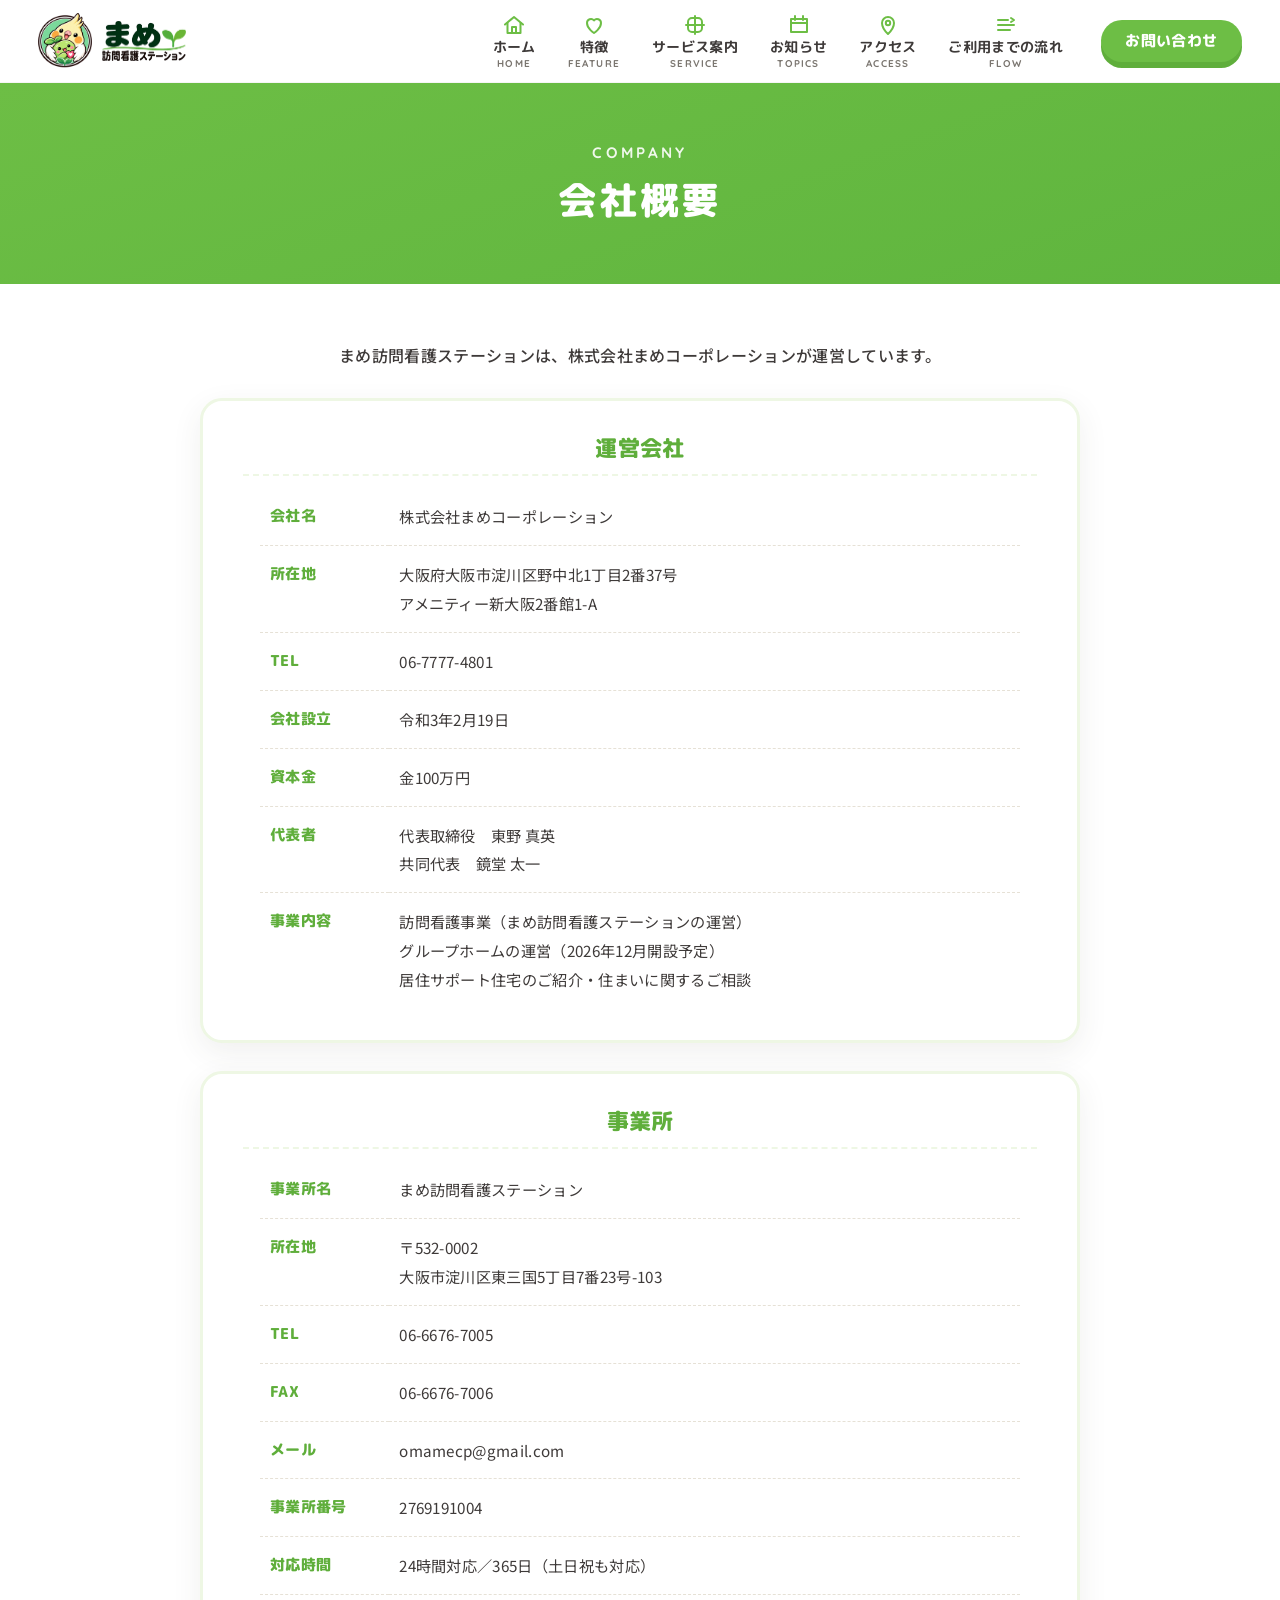
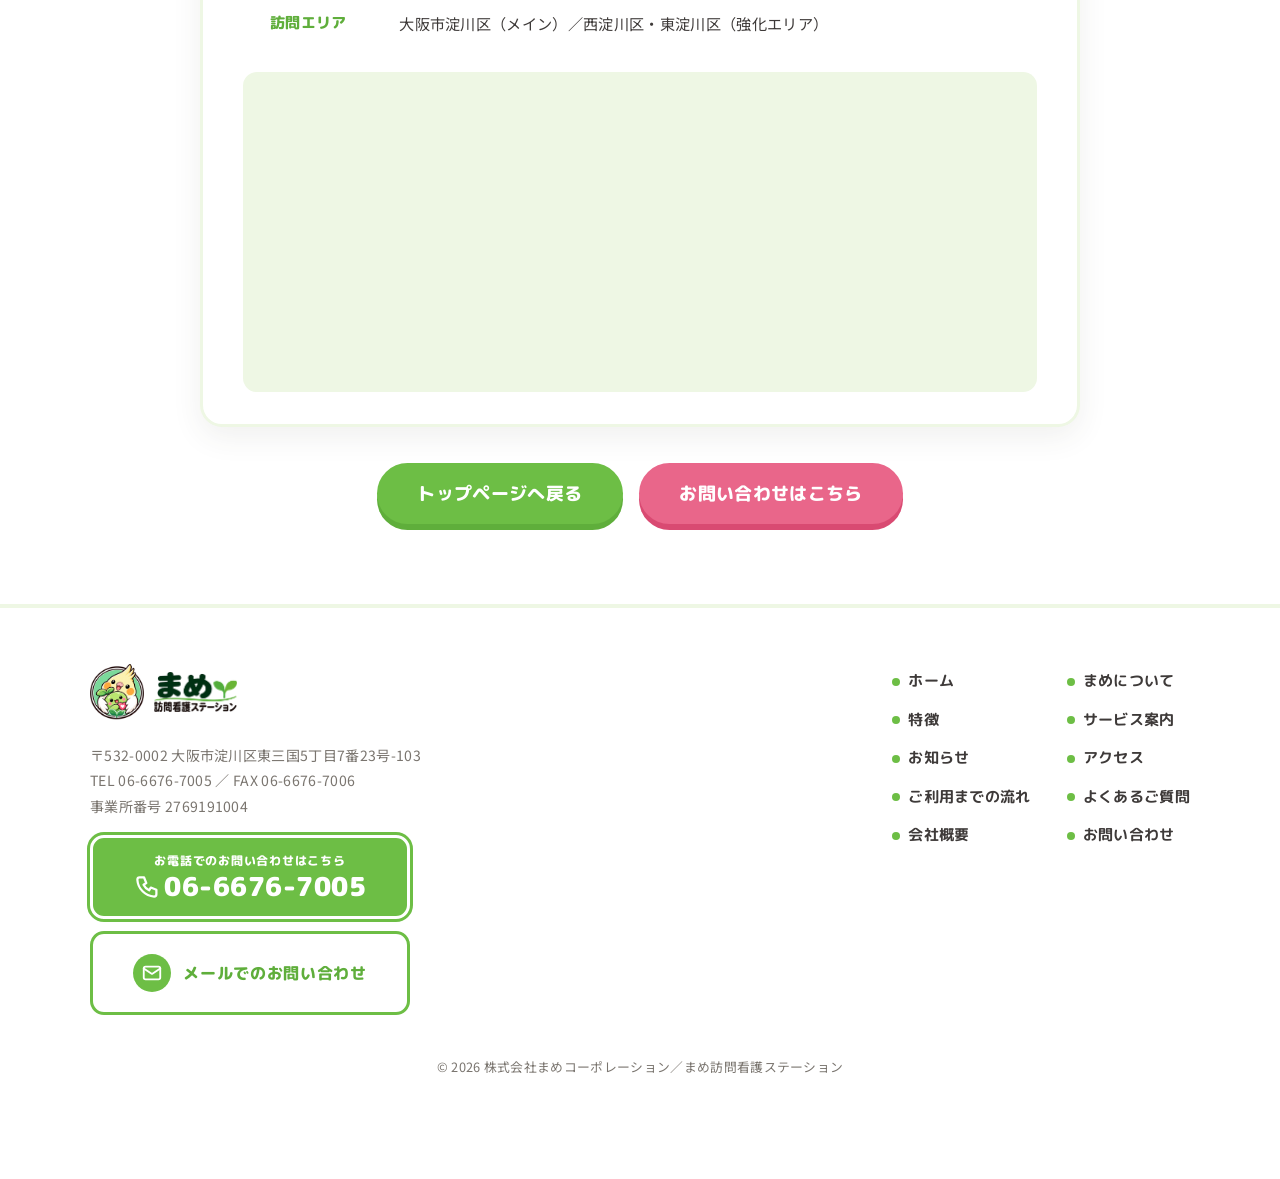
==== company.html @ 08a5fd8f "Add files via upload" ====
<!DOCTYPE html>
<html lang="ja">
<head>
<meta charset="UTF-8">
<meta name="viewport" content="width=device-width, initial-scale=1">
<title>会社概要｜大阪市淀川区の訪問看護ステーション まめ</title>
<meta name="description" content="まめ訪問看護ステーションを運営する株式会社まめコーポレーションの会社概要。所在地・設立・資本金・代表者・事業内容をご紹介します。">
<meta property="og:title" content="会社概要｜まめ訪問看護ステーション">
<meta property="og:description" content="あなたの「いつも」を支えたい。ご自宅で安心して過ごせるように、看護師がご自宅に訪問します。24時間対応・365日定休日なし。">
<meta property="og:type" content="website">
<meta property="og:image" content="assets/img/logo-full.png">
<link rel="icon" href="assets/img/favicon.png" type="image/png">
<link rel="preconnect" href="https://fonts.googleapis.com">
<link rel="preconnect" href="https://fonts.gstatic.com" crossorigin>
<link href="https://fonts.googleapis.com/css2?family=M+PLUS+Rounded+1c:wght@500;700;800;900&family=Noto+Sans+JP:wght@400;500;700&family=Quicksand:wght@600;700&display=swap" rel="stylesheet">
<link rel="stylesheet" href="assets/css/style.css">
</head>
<body>

<!-- ===== HEADER ===== -->
<header class="header" id="header">
  <div class="header__inner">
    <a href="index.html" class="logo" aria-label="まめ訪問看護ステーション ホーム">
      <img src="assets/img/logo-emblem.png" alt="" class="logo__mark" width="1121" height="1181"><img src="assets/img/logo-text.png" alt="まめ訪問看護ステーション" class="logo__txt" width="1338" height="643">
      
    </a>

    <nav class="gnav" id="gnav" aria-label="グローバルナビゲーション">
      <ul>
        <li><a href="index.html"><span class="gnav__icon"><svg viewBox="0 0 24 24"><path d="M3 11.5 12 4l9 7.5"/><path d="M5.5 10v10h13V10"/><path d="M10 20v-6h4v6"/></svg></span><span class="gnav__jp">ホーム</span><span class="gnav__en">HOME</span></a></li>
        <li><a href="index.html#feature"><span class="gnav__icon"><svg viewBox="0 0 24 24"><path d="M12 20s-7-4.4-7-10a4 4 0 0 1 7-2.6A4 4 0 0 1 19 10c0 5.6-7 10-7 10z"/></svg></span><span class="gnav__jp">特徴</span><span class="gnav__en">FEATURE</span></a></li>
        <li><a href="index.html#service"><span class="gnav__icon"><svg viewBox="0 0 24 24"><path d="M12 3v18M3 12h18"/><rect x="5" y="5" width="14" height="14" rx="4"/></svg></span><span class="gnav__jp">サービス案内</span><span class="gnav__en">SERVICE</span></a></li>
        <li><a href="index.html#topics"><span class="gnav__icon"><svg viewBox="0 0 24 24"><path d="M4 6h16v13H4z"/><path d="M4 10h16M8 3v4M16 3v4"/></svg></span><span class="gnav__jp">お知らせ</span><span class="gnav__en">TOPICS</span></a></li>
        <li><a href="index.html#access"><span class="gnav__icon"><svg viewBox="0 0 24 24"><path d="M12 21s-6-5.7-6-11a6 6 0 0 1 12 0c0 5.3-6 11-6 11z"/><circle cx="12" cy="10" r="2.2"/></svg></span><span class="gnav__jp">アクセス</span><span class="gnav__en">ACCESS</span></a></li>
        <li><a href="index.html#flow"><span class="gnav__icon"><svg viewBox="0 0 24 24"><path d="M4 7h10M4 12h16M4 17h12"/><path d="m17 5 3 2-3 2"/></svg></span><span class="gnav__jp">ご利用までの流れ</span><span class="gnav__en">FLOW</span></a></li>
        <li class="gnav__contact"><a href="contact.html"><span class="gnav__jp">お問い合わせ・ご相談はこちら</span></a></li>
      </ul>
    </nav>

    <a href="contact.html#form" class="btn btn--green header__cta">お問い合わせ</a>
    <button class="menu-btn" id="menuBtn" aria-label="メニューを開く" aria-expanded="false" aria-controls="gnav"><span></span><span></span><span></span></button>
  </div>
</header>

<main id="top" class="page">

<div class="page-title">
  <div class="container">
    <p class="page-title__en">COMPANY</p>
    <h1 class="page-title__jp">会社概要</h1>
  </div>
</div>

<section class="section page-lead company-page">
  <div class="container">
    <p class="page-lead__text reveal">まめ訪問看護ステーションは、株式会社まめコーポレーションが運営しています。</p>

    <div class="company-card reveal">
      <h2 class="company-card__title">運営会社</h2>
      <table class="access__table access__table--company">
        <tbody>
          <tr><th>会社名</th><td>株式会社まめコーポレーション</td></tr>
          <tr><th>所在地</th><td>大阪府大阪市淀川区野中北1丁目2番37号<br>アメニティー新大阪2番館1-A</td></tr>
          <tr><th>TEL</th><td><a href="tel:0677774801">06-7777-4801</a></td></tr>
          <tr><th>会社設立</th><td>令和3年2月19日</td></tr>
          <tr><th>資本金</th><td>金100万円</td></tr>
          <tr><th>代表者</th><td>代表取締役　東野 真英<br>共同代表　鏡堂 太一</td></tr>
          <tr><th>事業内容</th><td>訪問看護事業（まめ訪問看護ステーションの運営）<br>グループホームの運営（2026年12月開設予定）<br>居住サポート住宅のご紹介・住まいに関するご相談</td></tr>
        </tbody>
      </table>
    </div>

    <div class="company-card reveal" style="--d:.1s">
      <h2 class="company-card__title">事業所</h2>
      <table class="access__table access__table--company">
        <tbody>
          <tr><th>事業所名</th><td>まめ訪問看護ステーション</td></tr>
          <tr><th>所在地</th><td>〒532-0002<br>大阪市淀川区東三国5丁目7番23号-103</td></tr>
          <tr><th>TEL</th><td><a href="tel:0666767005">06-6676-7005</a></td></tr>
          <tr><th>FAX</th><td>06-6676-7006</td></tr>
          <tr><th>メール</th><td><a href="mailto:omamecp@gmail.com">omamecp@gmail.com</a></td></tr>
          <tr><th>事業所番号</th><td>2769191004</td></tr>
          <tr><th>対応時間</th><td>24時間対応／365日（土日祝も対応）</td></tr>
          <tr><th>訪問エリア</th><td>大阪市淀川区（メイン）／西淀川区・東淀川区（強化エリア）</td></tr>
        </tbody>
      </table>
      <div class="company-card__map">
        <iframe src="https://www.google.com/maps?q=%E5%A4%A7%E9%98%AA%E5%B8%82%E6%B7%80%E5%B7%9D%E5%8C%BA%E6%9D%B1%E4%B8%89%E5%9B%BD5%E4%B8%81%E7%9B%AE7%E7%95%AA23%E5%8F%B7&z=16&output=embed" width="100%" height="100%" style="border:0" allowfullscreen="" loading="lazy" referrerpolicy="no-referrer-when-downgrade" title="まめ訪問看護ステーション 地図"></iframe>
      </div>
    </div>

    <div class="company-page__btns reveal" style="--d:.15s">
      <a href="index.html" class="btn btn--green btn--lg">トップページへ戻る</a>
      <a href="contact.html" class="btn btn--pink btn--lg">お問い合わせはこちら</a>
    </div>
  </div>
</section>

</main>

<!-- ===== FOOTER ===== -->
<footer class="footer">
  <div class="container footer__inner">
    <div class="footer__brand">
      <a href="index.html" class="logo">
        <img src="assets/img/logo-emblem.png" alt="" class="logo__mark" width="1121" height="1181"><img src="assets/img/logo-text.png" alt="まめ訪問看護ステーション" class="logo__txt" width="1338" height="643">
        
      </a>
      <p class="footer__addr">〒532-0002 大阪市淀川区東三国5丁目7番23号-103<br>TEL 06-6676-7005 ／ FAX 06-6676-7006<br>事業所番号 2769191004</p>
      <div class="footer__btns"><a href="tel:0666767005" class="cbtn cbtn--tel cbtn--sm"><span class="cbtn__label">お電話でのお問い合わせはこちら</span><span class="cbtn__tel"><svg viewBox="0 0 24 24" class="cbtn__telico"><path d="M5 4h4l2 5-2.5 1.5a11 11 0 0 0 5 5L15 13l5 2v4a2 2 0 0 1-2 2A16 16 0 0 1 3 6a2 2 0 0 1 2-2z"/></svg>06-6676-7005</span></a><a href="contact.html#form" class="cbtn cbtn--mail cbtn--sm"><span class="cbtn__mailico"><svg viewBox="0 0 24 24"><rect x="3" y="5" width="18" height="14" rx="2"/><path d="m3 7 9 6 9-6"/></svg></span><span class="cbtn__mailtxt">メールでのお問い合わせ</span></a></div>
    </div>
    <nav class="footer__nav" aria-label="フッターナビゲーション">
      <ul>
        <li><a href="index.html">ホーム</a></li>
        <li><a href="index.html#about">まめについて</a></li>
        <li><a href="index.html#feature">特徴</a></li>
        <li><a href="index.html#service">サービス案内</a></li>
        <li><a href="index.html#topics">お知らせ</a></li>
        <li><a href="index.html#access">アクセス</a></li>
        <li><a href="index.html#flow">ご利用までの流れ</a></li>
        <li><a href="index.html#faq">よくあるご質問</a></li>
        <li><a href="company.html">会社概要</a></li>
        <li><a href="contact.html">お問い合わせ</a></li>
      </ul>
    </nav>
  </div>
  <p class="footer__copy">© <span id="year">2026</span> 株式会社まめコーポレーション／まめ訪問看護ステーション</p>
</footer>

<!-- ===== モバイル固定CTA ===== -->
<div class="sp-cta" aria-label="お問い合わせ">
  <a href="tel:0666767005" class="sp-cta__btn sp-cta__btn--tel"><svg viewBox="0 0 24 24" class="ico"><path d="M5 4h4l2 5-2.5 1.5a11 11 0 0 0 5 5L15 13l5 2v4a2 2 0 0 1-2 2A16 16 0 0 1 3 6a2 2 0 0 1 2-2z"/></svg>電話で相談</a>
  <a href="https://lin.ee/zb4ASOh" target="_blank" rel="noopener" class="sp-cta__btn sp-cta__btn--line">LINEで相談</a>
</div>

<a href="index.html" class="pagetop" id="pagetop" aria-label="ページの先頭へ"><svg viewBox="0 0 24 24"><path d="m6 14 6-6 6 6"/></svg></a>

<script src="assets/js/main.js"></script>
</body>
</html>
---- assets/css/style.css ----
/* =========================================================
   まめ訪問看護ステーション LP
   参考構造: yuzuki-kango.com（やさしい・あかるい・イラスト調）
   配色: まめピンク × 若葉グリーン × ひよこイエロー × そらブルー
   ========================================================= */
:root {
  --pink: #E9668A;
  --pink-d: #D94A72;
  --pink-l: #FDE9EF;
  --green: #6DBE45;
  --green-d: #5FAE3B;
  --green-l: #EEF7E4;
  --mint: #F3FAEC;
  --yellow: #F9D85B;
  --yellow-d: #E8BF2A;
  --cream: #FFF8E1;
  --blue: #4EA6DC;
  --blue-l: #E3F2FB;
  --sky: #CDEBFB;
  --line: #06C755;
  --line-d: #05A847;
  --text: #3E3A39;
  --muted: #7A756F;
  --border: #E6E1D6;
  --white: #fff;
  --radius: 22px;
  --shadow: 0 10px 30px rgba(62, 58, 57, .08);
  --shadow-s: 0 4px 14px rgba(62, 58, 57, .08);
  --font-round: "M PLUS Rounded 1c", "Zen Maru Gothic", "Hiragino Maru Gothic ProN", "Yu Gothic", sans-serif;
  --font-body: "Noto Sans JP", "Hiragino Kaku Gothic ProN", "Yu Gothic", Meiryo, sans-serif;
  --font-en: "Quicksand", "M PLUS Rounded 1c", sans-serif;
  --header-h: 82px;
}

*, *::before, *::after { box-sizing: border-box; }
html { scroll-behavior: smooth; scroll-padding-top: var(--header-h); -webkit-text-size-adjust: 100%; }
body {
  margin: 0;
  font-family: var(--font-body);
  color: var(--text);
  background: var(--white);
  line-height: 1.9;
  font-size: 16px;
  letter-spacing: .02em;
  overflow-x: hidden;
}
img { max-width: 100%; height: auto; display: block; }
a { color: inherit; text-decoration: none; }
ul, ol { margin: 0; padding: 0; list-style: none; }
h1, h2, h3, h4 { margin: 0; font-family: var(--font-round); font-weight: 800; line-height: 1.45; }
p { margin: 0; }
table { border-collapse: collapse; width: 100%; }
svg { display: block; }
.ico { width: 1.25em; height: 1.25em; fill: none; stroke: currentColor; stroke-width: 2; stroke-linecap: round; stroke-linejoin: round; flex: none; }
.ico--fill { fill: currentColor; stroke: none; }
.sp { display: none; }
.nw { white-space: nowrap; }
.container { width: min(1100px, 92%); margin-inline: auto; }

/* ---------- Buttons ---------- */
.btn {
  display: inline-flex; align-items: center; justify-content: center; gap: .5em;
  padding: .85em 1.9em; border-radius: 999px;
  font-family: var(--font-round); font-weight: 800; font-size: 1rem; line-height: 1.2;
  color: #fff; box-shadow: 0 6px 0 rgba(0,0,0,.12);
  transition: transform .2s, box-shadow .2s, background .2s;
  white-space: nowrap;
}
.btn:hover { transform: translateY(2px); box-shadow: 0 4px 0 rgba(0,0,0,.12); }
.btn:active { transform: translateY(5px); box-shadow: 0 1px 0 rgba(0,0,0,.12); }
.btn--green { background: var(--green); box-shadow: 0 6px 0 var(--green-d); }
.btn--green:hover { box-shadow: 0 4px 0 var(--green-d); background: #78C853; }
.btn--pink { background: var(--pink); box-shadow: 0 6px 0 var(--pink-d); }
.btn--pink:hover { box-shadow: 0 4px 0 var(--pink-d); background: #EE7A9A; }
.btn--line { background: var(--line); box-shadow: 0 6px 0 var(--line-d); }
.btn--line:hover { box-shadow: 0 4px 0 var(--line-d); background: #22D269; }
.btn--lg { padding: 1.05em 2.2em; font-size: 1.15rem; }

.tag { display: inline-block; white-space: nowrap; padding: .1em .8em; border-radius: 999px; font-family: var(--font-round); font-weight: 800; font-size: .8em; color: #fff; margin-right: .6em; }
.tag--pink { background: var(--pink); }
.tag--green { background: var(--green); }

/* ---------- Header ---------- */
.header {
  position: sticky; top: 0; z-index: 100;
  background: rgba(255,255,255,.92); backdrop-filter: blur(8px);
  border-bottom: 1px solid rgba(0,0,0,.04);
  transition: box-shadow .3s;
}
.header.is-scrolled { box-shadow: 0 6px 24px rgba(62,58,57,.08); }
.header__inner { width: min(1240px, 94%); margin-inline: auto; height: var(--header-h); display: flex; align-items: center; gap: 24px; }
.logo { display: inline-flex; align-items: center; gap: 10px; }
.logo__mark { width: 54px; height: auto; flex: none; }
.logo__txt { height: 40px; width: auto; }

.gnav { margin-left: auto; }
.gnav ul { display: flex; gap: 4px; }
.gnav a {
  display: flex; flex-direction: column; align-items: center; gap: 2px;
  padding: 8px 14px; border-radius: 14px; transition: background .2s, color .2s;
  font-family: var(--font-round); font-weight: 700;
}
.gnav a:hover, .gnav a.is-current { background: var(--green-l); color: var(--green-d); }
.gnav__icon { width: 24px; height: 24px; }
.gnav__icon svg { width: 100%; height: 100%; fill: none; stroke: var(--green); stroke-width: 2; stroke-linecap: round; stroke-linejoin: round; }
.gnav__jp { font-size: .9rem; line-height: 1.2; }
.gnav__en { font-family: var(--font-en); font-size: .62rem; letter-spacing: .12em; color: var(--muted); line-height: 1; }
.header__cta { padding: .8em 1.6em; font-size: .95rem; }
.gnav__contact { display: none; }

.menu-btn { display: none; width: 48px; height: 48px; border: 0; background: var(--green); border-radius: 14px; cursor: pointer; position: relative; margin-left: auto; }
.menu-btn span { position: absolute; left: 13px; width: 22px; height: 2.5px; background: #fff; border-radius: 2px; transition: .3s; }
.menu-btn span:nth-child(1) { top: 15px; }
.menu-btn span:nth-child(2) { top: 23px; }
.menu-btn span:nth-child(3) { top: 31px; }
.is-menu-open .menu-btn span:nth-child(1) { top: 23px; transform: rotate(45deg); }
.is-menu-open .menu-btn span:nth-child(2) { opacity: 0; }
.is-menu-open .menu-btn span:nth-child(3) { top: 23px; transform: rotate(-45deg); }

/* ---------- Hero（画像バナー: image/mame_homecare_hero_logo.png） ---------- */
.visually-hidden { position: absolute !important; width: 1px; height: 1px; margin: -1px; padding: 0; overflow: hidden; clip: rect(0 0 0 0); clip-path: inset(50%); border: 0; white-space: nowrap; }
.hero { position: relative; background: #EAF7E3; padding: 0; }
.hero__pic { display: block; line-height: 0; }
.hero__img { width: 100%; height: auto; display: block; }

/* ---------- 導入帯（ヒーロー直下: バッジ／難病帯／NEWS） ---------- */
.intro-band {
  position: relative;
  background: linear-gradient(180deg, #F2F9EA 0%, #FAFDF6 100%);
  padding: 0 0 72px;
  overflow: hidden;
}
.intro-band::before {
  content: ""; position: absolute; inset: 0; pointer-events: none;
  background:
    radial-gradient(circle at 12% 18%, rgba(233,102,138,.10), transparent 32%),
    radial-gradient(circle at 88% 26%, rgba(78,166,220,.12), transparent 34%),
    radial-gradient(circle at 50% 100%, rgba(109,190,69,.14), transparent 45%);
}
.intro-band::after {
  content: ""; position: absolute; left: -10%; right: -10%; bottom: -60px; height: 90px;
  background: #fff; border-radius: 50% 50% 0 0 / 100% 100% 0 0;
}
.intro-band > * { position: relative; z-index: 1; }

/* ---------- 3 Badges ---------- */
.badges { position: relative; z-index: 3; margin-top: 0; padding: 56px 0 20px; }
.badges__list { display: grid; grid-template-columns: repeat(3, 1fr); gap: 28px; max-width: 860px; margin-inline: auto; }
.badge {
  position: relative; aspect-ratio: 1; border-radius: 50%; color: #fff; text-align: center;
  display: flex; flex-direction: column; align-items: center; justify-content: center; gap: 4px;
  padding: 18px; box-shadow: 0 14px 30px rgba(62,58,57,.14), inset 0 -8px 0 rgba(0,0,0,.08);
  font-family: var(--font-round);
}
.badge::before { content: ""; position: absolute; inset: 8px; border-radius: 50%; border: 2px dashed rgba(255,255,255,.55); }
.badge--pink { background: radial-gradient(circle at 30% 25%, #F18AA7, var(--pink) 70%); }
.badge--green { background: radial-gradient(circle at 30% 25%, #8ED26A, var(--green) 70%); }
.badge--blue { background: radial-gradient(circle at 30% 25%, #7BC1EA, var(--blue) 70%); }
.badge__ico { width: 34px; height: 34px; fill: none; stroke: #fff; stroke-width: 2; stroke-linecap: round; stroke-linejoin: round; }
.badge strong { font-size: clamp(1.4rem, 2.6vw, 2rem); font-weight: 900; line-height: 1.15; letter-spacing: .02em; text-shadow: 0 2px 0 rgba(0,0,0,.1); }
.badge span { font-size: .85rem; font-weight: 700; line-height: 1.4; }
.badges__ribbon {
  margin: 34px auto 0; max-width: 860px; text-align: center; position: relative;
  background: var(--yellow); color: var(--text); font-family: var(--font-round); font-weight: 800;
  font-size: clamp(1.05rem, 2.2vw, 1.45rem); padding: 14px 28px; border-radius: 14px; letter-spacing: .04em;
  box-shadow: 0 6px 0 var(--yellow-d);
}
.badges__ribbon span { color: var(--pink-d); font-size: 1.15em; }

/* ---------- News bar ---------- */
.news-bar { padding: 14px 0; }
.news-bar__inner { display: flex; align-items: center; flex-wrap: wrap; gap: 10px 26px; background: #fff; border: 2px solid #F7C6D4; border-radius: 999px; padding: 12px 24px; }
.news-bar__label { font-family: var(--font-en); font-weight: 700; color: var(--pink); letter-spacing: .18em; font-size: .9rem; background: #fff; padding: .2em 1em; border-radius: 999px; }
.news-bar__item { font-family: var(--font-round); font-weight: 700; display: inline-flex; align-items: center; transition: color .2s; }
.news-bar__item:hover { color: var(--pink-d); }

/* ---------- Sections ---------- */
.section { padding: 90px 0; position: relative; }
.section--mint { background: var(--mint); }
.section--cream { background: var(--cream); }
.sec-head { text-align: center; margin-bottom: 48px; }
.sec-head__mark { display: block; width: 84px; height: 84px; margin: 0 auto 8px; }
.sec-head__mark img { width: 100%; height: 100%; object-fit: contain; filter: drop-shadow(0 4px 6px rgba(62,58,57,.12)); }
.sec-head__en { display: block; font-family: var(--font-en); font-weight: 700; letter-spacing: .22em; color: var(--green-d); font-size: .95rem; }
.sec-head__jp { font-size: clamp(1.6rem, 3.4vw, 2.3rem); letter-spacing: .06em; color: var(--text); margin-top: 4px; }
.sec-head__lead { margin-top: 16px; font-weight: 500; }
.sec-head--light .sec-head__en, .sec-head--light .sec-head__jp, .sec-head--light .sec-head__lead { color: #fff; }

/* reveal */
.reveal { opacity: 0; transform: translateY(26px); transition: opacity .8s ease var(--d, 0s), transform .8s cubic-bezier(.2,.7,.2,1) var(--d, 0s); }
.reveal.is-in { opacity: 1; transform: none; }
@media (prefers-reduced-motion: reduce) { .reveal { opacity: 1; transform: none; transition: none; }  }

/* ---------- About ---------- */
.about-card { display: grid; grid-template-columns: 300px 1fr; gap: 40px; align-items: center; background: #fff; border: 3px solid var(--green-l); border-radius: var(--radius); padding: 40px; box-shadow: var(--shadow); }
.about-card__img { background: var(--green-l); border-radius: 50%; aspect-ratio: 1; display: flex; align-items: center; justify-content: center; padding: 30px; }
.about-card__img img { width: 85%; }
.about-card__body h3 { font-size: clamp(1.3rem, 2.4vw, 1.7rem); color: var(--pink); margin-bottom: 14px; }
.about-card__body p + p { margin-top: 12px; }
.about-card__body strong { color: var(--green-d); }
.about-card__points { display: flex; flex-wrap: wrap; gap: 10px; margin-top: 22px; }
.about-card__points li span { display: inline-block; background: var(--green-l); color: var(--green-d); font-family: var(--font-round); font-weight: 800; padding: .35em 1em; border-radius: 999px; font-size: .92rem; }

/* ---------- Feature ---------- */
.feature-grid { display: grid; grid-template-columns: repeat(2, 1fr); gap: 28px; }
.feature { background: #fff; border-radius: var(--radius); padding: 36px 32px; border: 3px solid var(--green-l); box-shadow: var(--shadow-s); transition: transform .3s, box-shadow .3s; }
.feature:hover { transform: translateY(-4px); box-shadow: var(--shadow); }
.feature__ico { width: 110px; height: 110px; margin: 0 auto 16px; }
.feature__ico img { width: 100%; height: 100%; object-fit: contain; }

.feature h3 { text-align: center; font-size: 1.25rem; color: var(--green-d); margin-bottom: 12px; }
.feature p { font-size: .97rem; }
.feature strong { color: var(--pink-d); }

/* ---------- Service ---------- */
.service-grid { display: grid; grid-template-columns: repeat(3, 1fr); gap: 24px; }
.service { background: #fff; border: 3px solid var(--green-l); border-radius: var(--radius); padding: 34px 28px; box-shadow: var(--shadow-s); }
.service__ico { width: 90px; height: 90px; border-radius: 50%; display: flex; align-items: center; justify-content: center; margin: 0 auto 16px; border: 3px solid currentColor; }
.service__ico svg { width: 44px; height: 44px; fill: none; stroke: currentColor; stroke-width: 1.8; stroke-linecap: round; stroke-linejoin: round; }
.service__ico--green { color: var(--green); background: var(--green-l); }
.service__ico--pink { color: var(--pink); background: var(--pink-l); }
.service__ico--blue { color: var(--blue); background: var(--blue-l); }
.service h3 { text-align: center; font-size: 1.2rem; margin-bottom: 16px; color: var(--text); }
.check-list li { position: relative; padding-left: 30px; font-size: .97rem; font-weight: 500; }
.check-list li + li { margin-top: 6px; }
.check-list li::before { content: ""; position: absolute; left: 0; top: .45em; width: 20px; height: 20px; border-radius: 50%; background: var(--green); }
.check-list li::after { content: ""; position: absolute; left: 6px; top: calc(.45em + 5px); width: 8px; height: 5px; border-left: 2.5px solid #fff; border-bottom: 2.5px solid #fff; transform: rotate(-45deg); }
.check-list--pink li::before { background: var(--pink); }
.area { text-align: center; }
.area__main, .area__sub { display: flex; flex-direction: column; align-items: center; border-radius: 14px; padding: 12px; }
.area__main { background: var(--pink-l); }
.area__sub { background: var(--green-l); margin-top: 10px; }
.area small { font-family: var(--font-round); font-weight: 700; color: var(--muted); font-size: .8rem; }
.area strong { font-family: var(--font-round); font-weight: 900; font-size: 1.35rem; color: var(--text); line-height: 1.3; }
.area__note { margin-top: 12px; font-size: .88rem; color: var(--muted); }
.service-extra { display: grid; grid-template-columns: 1fr 1fr; gap: 20px; margin-top: 24px; }
.service-extra__item { display: flex; gap: 16px; align-items: center; background: var(--cream); border-radius: 18px; padding: 20px 24px; }
.service-extra__ico { flex: none; width: 54px; height: 54px; border-radius: 50%; background: #fff; display: flex; align-items: center; justify-content: center; }
.service-extra__ico svg { width: 28px; height: 28px; fill: none; stroke: var(--yellow-d); stroke-width: 2; stroke-linecap: round; stroke-linejoin: round; }
.service-extra__item p { font-size: .95rem; }

/* ---------- Topics ---------- */
.topics-grid { display: grid; grid-template-columns: 1fr 1fr; gap: 28px; }
.topic { position: relative; background: #fff; border-radius: var(--radius); padding: 44px 34px 34px; box-shadow: var(--shadow); text-align: center; border: 3px solid transparent; }
.topic--pink { border-color: #F7C6D4; }
.topic--green { border-color: #CFEBBE; }
.topic__badge { position: absolute; top: -16px; left: 50%; transform: translateX(-50%); background: var(--pink); color: #fff; font-family: var(--font-en); font-weight: 700; letter-spacing: .14em; padding: .3em 1.3em; border-radius: 999px; box-shadow: var(--shadow-s); font-size: .9rem; }
.topic__badge--green { background: var(--green); font-family: var(--font-round); letter-spacing: .06em; }
.topic__date { display: inline-flex; align-items: baseline; gap: 6px; font-family: var(--font-en); font-weight: 700; color: var(--pink); line-height: 1; margin-bottom: 10px; }
.topic__y { font-size: 1.6rem; }
.topic__m { font-size: 3.6rem; font-family: var(--font-round); font-weight: 900; }
.topic__m small { font-size: 1.2rem; margin-left: 2px; }
.topic__ico { width: 72px; height: 72px; margin: 4px auto 14px; border-radius: 50%; background: var(--green-l); display: flex; align-items: center; justify-content: center; }
.topic__ico svg { width: 38px; height: 38px; fill: none; stroke: var(--green-d); stroke-width: 2; stroke-linecap: round; stroke-linejoin: round; }
.topic h3 { font-size: 1.35rem; margin-bottom: 12px; }
.topic--pink h3 { color: var(--pink-d); } .topic--green h3 { color: var(--green-d); }
.topic p { text-align: left; font-size: .97rem; }
.topic .btn { margin-top: 20px; }

/* ---------- Message ---------- */
.message-card { max-width: 880px; margin-inline: auto; background: #fff; border-radius: var(--radius); padding: 44px 48px; border: 3px solid var(--pink-l); box-shadow: var(--shadow); }
.message-card__title { text-align: center; font-size: 1.4rem; color: var(--pink); margin-bottom: 22px; }
.message-card__body p + p { margin-top: 14px; }
.message-card__sign { text-align: right; margin-top: 24px !important; display: flex; flex-direction: column; align-items: flex-end; }
.message-card__sign small { font-size: .85rem; color: var(--muted); }
.message-card__sign strong { font-family: var(--font-round); font-size: 1.3rem; }

/* ---------- Access ---------- */
.access { display: grid; grid-template-columns: 1fr 1fr; gap: 28px; background: #fff; border-radius: var(--radius); padding: 28px; box-shadow: var(--shadow); }
.access__table th, .access__table td { padding: 14px 10px; border-bottom: 1px dashed var(--border); text-align: left; vertical-align: top; font-size: .95rem; }
.access__table th { width: 8.5em; color: var(--green-d); font-family: var(--font-round); font-weight: 800; white-space: nowrap; }
.access__table tr:last-child th, .access__table tr:last-child td { border-bottom: 0; }
.access__tel { font-family: var(--font-round); font-weight: 900; font-size: 1.3rem; color: var(--pink); }
.access__links { display: flex; gap: 10px; }
.sq { width: 44px; height: 44px; border-radius: 10px; display: flex; align-items: center; justify-content: center; color: #fff; font-family: var(--font-en); font-weight: 700; font-size: .8rem; transition: transform .2s; }
.sq:hover { transform: translateY(-2px); }
.sq svg { width: 22px; height: 22px; fill: none; stroke: #fff; stroke-width: 2; stroke-linecap: round; stroke-linejoin: round; }
.sq--green { background: var(--green); } .sq--line { background: var(--line); }
.access__map { min-height: 380px; border-radius: 16px; overflow: hidden; background: var(--green-l); }
.access__map iframe { width: 100%; height: 100%; min-height: 380px; }
.access__table--company { max-width: 760px; margin-inline: auto; }

/* ---------- Flow ---------- */
.flow { max-width: 880px; margin-inline: auto; display: grid; gap: 20px; }
.flow__step { position: relative; display: flex; gap: 22px; align-items: flex-start; background: #fff; border: 3px solid var(--green-l); border-radius: var(--radius); padding: 26px 30px; box-shadow: var(--shadow-s); }
.flow__step:not(:last-child)::after { content: ""; position: absolute; left: 44px; bottom: -22px; border: 12px solid transparent; border-top: 12px solid var(--green); border-bottom: 0; z-index: 1; }
.flow__num { flex: none; width: 60px; height: 60px; border-radius: 50%; background: var(--green); color: #fff; font-family: var(--font-en); font-weight: 700; font-size: 1.3rem; display: flex; align-items: center; justify-content: center; box-shadow: inset 0 -4px 0 rgba(0,0,0,.1); }
.flow__body h3 { font-size: 1.2rem; color: var(--green-d); margin-bottom: 6px; }
.flow__body p { font-size: .97rem; }

/* ---------- FAQ ---------- */
.faq { max-width: 880px; margin-inline: auto; display: grid; gap: 14px; }
.faq__item { background: #fff; border-radius: 18px; border: 2px solid var(--green-l); box-shadow: var(--shadow-s); overflow: hidden; }
.faq__item summary { list-style: none; cursor: pointer; display: flex; align-items: center; gap: 14px; padding: 18px 56px 18px 20px; font-family: var(--font-round); font-weight: 800; font-size: 1.05rem; position: relative; transition: background .2s; }
.faq__item summary::-webkit-details-marker { display: none; }
.faq__item summary:hover { background: var(--mint); }
.faq__item summary::after { content: ""; position: absolute; right: 22px; top: 50%; width: 10px; height: 10px; border-right: 2.5px solid var(--green); border-bottom: 2.5px solid var(--green); transform: translateY(-70%) rotate(45deg); transition: transform .3s; }
.faq__item[open] summary::after { transform: translateY(-30%) rotate(-135deg); }
.faq__q, .faq__a-mark { flex: none; width: 34px; height: 34px; border-radius: 50%; display: flex; align-items: center; justify-content: center; color: #fff; font-family: var(--font-en); font-weight: 700; }
.faq__q { background: var(--green); } .faq__a-mark { background: var(--pink); }
.faq__a { display: flex; gap: 14px; padding: 4px 20px 20px; border-top: 1px dashed var(--border); margin: 0 20px; padding-top: 16px; }
.faq__a p { font-size: .97rem; }

/* ---------- Contact ---------- */
.contact { background: linear-gradient(160deg, var(--green) 0%, #5FB53E 100%); overflow: hidden; }
.contact::before { content: ""; position: absolute; inset: 0; background: radial-gradient(circle at 10% 20%, rgba(255,255,255,.18), transparent 35%), radial-gradient(circle at 90% 80%, rgba(255,255,255,.14), transparent 35%); pointer-events: none; }
.contact .container { position: relative; z-index: 2; }
.contact__grid { display: grid; grid-template-columns: 1fr 1fr; gap: 28px; max-width: 900px; margin-inline: auto; }
.contact__card { background: #fff; border-radius: var(--radius); padding: 34px 28px; text-align: center; box-shadow: var(--shadow); }
.contact__label { font-family: var(--font-round); font-weight: 800; color: var(--green-d); font-size: 1.05rem; margin-bottom: 8px; }
.contact__tel { display: inline-flex; align-items: center; gap: .3em; font-family: var(--font-round); font-weight: 900; font-size: clamp(1.8rem, 3.6vw, 2.5rem); color: var(--pink); line-height: 1.2; letter-spacing: .02em; }
.contact__tel .ico { width: 1em; height: 1em; }
.contact__note { font-size: .9rem; color: var(--muted); margin-top: 6px; }
.mail-form { display: grid; gap: 14px; }
.mail-form__row { display: grid; grid-template-columns: 1fr 1fr; gap: 14px; }
.mail-form__field { display: flex; flex-direction: column; gap: 6px; }
.mail-form__label { font-family: var(--font-round); font-weight: 800; font-size: .95rem; color: var(--green-d); display: flex; align-items: center; gap: 8px; }
.mail-form__label em { font-style: normal; font-size: .75rem; color: #fff; background: var(--green); padding: .15em .8em; border-radius: 4px; }
.mail-form__label small { font-size: .75rem; color: #fff; background: #6B6560; padding: .15em .8em; border-radius: 4px; }
.mail-form input, .mail-form textarea { width: 100%; font: inherit; font-size: 1rem; color: var(--text); background: #fff; border: 2px solid var(--border); border-radius: 12px; padding: 12px 14px; transition: border-color .2s, background .2s; }
.mail-form input:focus, .mail-form textarea:focus { outline: none; border-color: var(--green); background: #fff; }
.mail-form textarea { resize: vertical; min-height: 150px; line-height: 1.7; }
.mail-form input.is-invalid, .mail-form textarea.is-invalid { border-color: var(--pink); background: var(--pink-l); }
.mail-form__error { color: var(--pink-d); font-weight: 700; font-size: .92rem; text-align: center; }
.mail-form__submit { justify-self: center; min-width: 260px; border: 0; cursor: pointer; margin-top: 6px; }
.mail-form .contact__note { text-align: center; }
.mail-form .contact__note a { color: var(--green-d); text-decoration: underline; }
.contact__qr { width: 180px; height: 180px; margin: 6px auto 16px; border-radius: 14px; border: 3px solid var(--green-l); }
.contact__card--line .btn { width: 100%; }
.contact__chara { position: absolute; right: 2%; bottom: -10px; width: 200px; opacity: .95; z-index: 1; filter: drop-shadow(0 8px 12px rgba(0,0,0,.12)); }


/* ---------- 問い合わせボタン（電話／メール） ---------- */
.contact__btns { display: flex; flex-direction: column; gap: 18px; justify-content: center; }
.contact__btns--row { flex-direction: row; flex-wrap: wrap; justify-content: center; align-items: stretch; max-width: 1000px; margin: 28px auto 0; }
.contact__btns--row .cbtn { flex: 1 1 300px; max-width: 360px; }
.contact__btns--row .cbtn__tel { font-size: clamp(1.5rem, 2.1vw, 1.9rem); white-space: nowrap; }
.cbtn { display: flex; flex-direction: column; align-items: center; justify-content: center; text-align: center; border-radius: 14px; padding: 16px 20px; min-height: 108px; transition: transform .2s, box-shadow .2s, background .2s; box-shadow: var(--shadow-s); font-family: var(--font-round); }
.cbtn:hover { transform: translateY(-3px); box-shadow: var(--shadow); }
.cbtn--tel { background: var(--green); color: #fff; border: 3px solid #fff; outline: 3px solid var(--green); }
.cbtn__label { font-size: .88rem; font-weight: 800; letter-spacing: .06em; line-height: 1.3; }
.cbtn__tel { display: inline-flex; align-items: center; gap: .15em; font-weight: 900; font-size: clamp(1.7rem, 3vw, 2.3rem); line-height: 1.2; letter-spacing: .02em; margin-top: 2px; }
.cbtn__telico { width: 1.05em; height: 1.05em; fill: none; stroke: currentColor; stroke-width: 2; stroke-linecap: round; stroke-linejoin: round; }
.cbtn--mail, .cbtn--line { flex-direction: row; gap: 12px; background: #fff; border: 3px solid var(--green); color: var(--green-d); }
.cbtn--mail:hover, .cbtn--line:hover { background: var(--mint); }
.cbtn--line { border-color: var(--line); color: var(--line-d); }
.cbtn__mailico { flex: none; width: 46px; height: 46px; border-radius: 50%; background: var(--green); display: flex; align-items: center; justify-content: center; }
.cbtn__mailico svg { width: 26px; height: 26px; fill: none; stroke: #fff; stroke-width: 2; stroke-linecap: round; stroke-linejoin: round; }
.cbtn__mailico--line { background: var(--line); }
.cbtn__mailico--line svg { fill: #fff; stroke: none; }
.cbtn__mailtxt { font-size: 1.15rem; font-weight: 800; letter-spacing: .04em; }
.cbtn--sm { min-height: 84px; padding: 12px 18px; box-shadow: none; }
.cbtn--sm .cbtn__tel { font-size: 1.6rem; }
.cbtn--sm .cbtn__label { font-size: .78rem; }
.cbtn--sm .cbtn__mailico { width: 38px; height: 38px; }
.cbtn--sm .cbtn__mailico svg { width: 22px; height: 22px; }
.cbtn--sm .cbtn__mailtxt { font-size: 1rem; }
.footer__btns { display: flex; flex-direction: column; gap: 12px; margin-top: 16px; max-width: 320px; }

/* ---------- 下層ページ（お問い合わせ） ---------- */
.page-title { background: linear-gradient(160deg, var(--green) 0%, #5FB53E 100%); color: #fff; text-align: center; padding: 56px 0; }
.page-title__en { font-family: var(--font-en); font-weight: 700; letter-spacing: .22em; font-size: .95rem; opacity: .9; }
.page-title__jp { font-size: clamp(1.7rem, 3.4vw, 2.4rem); letter-spacing: .08em; margin-top: 4px; }
.page-lead { padding: 56px 0 64px; }
.page-lead__text { text-align: center; font-weight: 500; }
.company-page { padding-bottom: 80px; }
.company-card { max-width: 880px; margin: 28px auto 0; background: #fff; border: 3px solid var(--green-l); border-radius: var(--radius); padding: 32px 40px; box-shadow: var(--shadow); }
.company-card__title { text-align: center; font-size: 1.35rem; color: var(--green-d); margin-bottom: 12px; padding-bottom: 10px; border-bottom: 2px dashed var(--green-l); }
.company-card__map { margin-top: 20px; height: 320px; border-radius: 14px; overflow: hidden; background: var(--green-l); }
.company-card__map iframe { width: 100%; height: 100%; }
.company-page__btns { display: flex; flex-wrap: wrap; justify-content: center; gap: 16px; margin-top: 36px; }
.form-card { max-width: 880px; margin-inline: auto; background: #fff; border: 3px solid var(--green-l); border-radius: var(--radius); padding: 44px 48px; box-shadow: var(--shadow); }
.form-card .mail-form { gap: 18px; }
.form-card .mail-form__submit { min-width: 240px; }

/* ---------- Footer ---------- */
.footer { background: #fff; padding: 56px 0 100px; border-top: 4px solid var(--green-l); }
.footer__inner { display: flex; justify-content: space-between; gap: 40px; flex-wrap: wrap; }
.footer__addr { font-size: .88rem; color: var(--muted); margin-top: 14px; line-height: 1.8; }
.footer__nav ul { display: grid; grid-template-columns: repeat(2, auto); gap: 6px 36px; }
.footer__nav a { font-family: var(--font-round); font-weight: 700; font-size: .95rem; display: inline-flex; align-items: center; gap: 8px; transition: color .2s; }
.footer__nav a::before { content: ""; width: 8px; height: 8px; border-radius: 50%; background: var(--green); }
.footer__nav a:hover { color: var(--green-d); }
.footer__copy { text-align: center; font-size: .8rem; color: var(--muted); margin-top: 40px; }

/* ---------- SP fixed CTA / pagetop ---------- */
.sp-cta { display: none; }
.pagetop { position: fixed; right: 20px; bottom: 24px; width: 50px; height: 50px; border-radius: 50%; background: var(--pink); color: #fff; display: flex; align-items: center; justify-content: center; box-shadow: var(--shadow); opacity: 0; visibility: hidden; transform: translateY(10px); transition: .3s; z-index: 90; }
.pagetop.is-show { opacity: 1; visibility: visible; transform: none; }
.pagetop svg { width: 24px; height: 24px; fill: none; stroke: #fff; stroke-width: 2.5; stroke-linecap: round; stroke-linejoin: round; }

/* =========================================================
   Responsive
   ========================================================= */
@media (max-width: 1180px) {
  .gnav a { padding: 8px 10px; }
  .gnav__jp { font-size: .82rem; }
}
@media (max-width: 960px) {
  :root { --header-h: 66px; }
  .logo__mark { width: 44px; }
  .logo__txt { height: 32px; }
  .header__cta { display: none; }
  .menu-btn { display: block; }
  .header { backdrop-filter: none; background: rgba(255,255,255,.97); }
  .gnav { position: fixed; top: var(--header-h); left: 0; right: 0; bottom: 0; background: #fff; margin: 0; padding: 20px 6%; transform: translateX(100%); visibility: hidden; transition: none; overflow-y: auto; z-index: 99; }
  .menu-ready .gnav { transition: transform .35s cubic-bezier(.2,.7,.2,1), visibility 0s .35s; }
  .is-menu-open .gnav { transform: none; visibility: visible; transition: transform .35s cubic-bezier(.2,.7,.2,1), visibility 0s; }
  .gnav ul { flex-direction: column; gap: 4px; }
  .gnav a { flex-direction: row; justify-content: flex-start; gap: 14px; padding: 14px 16px; border-bottom: 1px dashed var(--border); border-radius: 0; }
  .gnav__jp { font-size: 1.05rem; }
  .gnav__en { margin-left: auto; }
  .gnav__contact { display: block; margin-top: 18px; }
  .gnav__contact a { justify-content: center; border: 0; border-radius: 999px; background: var(--green); color: #fff; font-size: 1.05rem; box-shadow: 0 5px 0 var(--green-d); }
  .gnav__contact a:hover { background: var(--green); color: #fff; }


  .feature-grid, .service-grid, .service-extra, .topics-grid, .access, .contact__grid { grid-template-columns: 1fr; }
  .about-card { grid-template-columns: 1fr; text-align: center; padding: 30px 24px; }
  .about-card__img { width: 220px; margin-inline: auto; }
  .about-card__points { justify-content: center; }
  .section { padding: 64px 0; }
  .message-card { padding: 30px 24px; }
  .contact__chara { width: 130px; right: 0; bottom: -6px; }
}
@media (max-width: 600px) {
  .sp { display: inline; }
  body { font-size: 15px; }
  .btn--lg { padding: .95em 1.6em; font-size: 1rem; }
  .badges { margin-top: 0; padding-top: 32px; }
  .intro-band { padding-bottom: 48px; }
  .intro-band::after { bottom: -40px; height: 60px; }
  .badges__list { gap: 10px; }
  .badge { padding: 8px; }
  .badge::before { inset: 5px; }
  .badge__ico { width: 22px; height: 22px; }
  .badge strong { font-size: 1.05rem; }
  .badge span { font-size: .62rem; line-height: 1.3; }
  .badges__ribbon { font-size: 1rem; padding: 12px 16px; }
  .news-bar__inner { border-radius: 18px; flex-direction: column; align-items: flex-start; gap: 6px; padding: 12px 16px; }
  .news-bar__item { font-size: .93rem; }
  .sec-head { margin-bottom: 30px; }
  .feature, .service, .topic { padding: 28px 20px; }
  .topic { padding-top: 36px; }
  .access { padding: 18px; }
  .access__table th { width: 6.5em; font-size: .88rem; padding: 12px 6px; }
  .access__table td { font-size: .9rem; padding: 12px 6px; }
  .access__map, .access__map iframe { min-height: 280px; }
  .flow__step { padding: 20px 18px; gap: 14px; }
  .flow__num { width: 46px; height: 46px; font-size: 1.05rem; }
  .flow__step:not(:last-child)::after { left: 34px; }
  .faq__item summary { font-size: .98rem; padding: 16px 44px 16px 14px; }
  .faq__a { margin: 0 14px; padding: 14px 4px 16px; }
  .contact__card { padding: 26px 18px; }
  .mail-form__row { grid-template-columns: 1fr; }
  .mail-form__submit { width: 100%; min-width: 0; }
  .form-card { padding: 26px 18px; }
  .company-card { padding: 22px 16px; }
  .company-card__map { height: 240px; }
  .company-page__btns .btn { width: 100%; }
  .contact__btns--row { gap: 12px; }
  .contact__btns--row .cbtn { max-width: none; }
  .cbtn { min-height: 92px; }
  .page-title { padding: 36px 0; }
  .page-lead { padding: 36px 0 44px; }
  .footer__btns { max-width: none; }
  .contact__chara { display: none; }
  .footer { padding-bottom: 110px; }
  .footer__nav ul { grid-template-columns: 1fr; }
  .sp-cta { display: flex; position: fixed; left: 0; right: 0; bottom: 0; z-index: 95; gap: 8px; padding: 8px 10px calc(8px + env(safe-area-inset-bottom)); background: rgba(255,255,255,.95); backdrop-filter: blur(8px); box-shadow: 0 -6px 20px rgba(62,58,57,.1); }
  .sp-cta__btn { flex: 1; display: inline-flex; align-items: center; justify-content: center; gap: .4em; padding: 14px 8px; border-radius: 14px; color: #fff; font-family: var(--font-round); font-weight: 800; font-size: 1rem; }
  .sp-cta__btn--tel { background: var(--pink); box-shadow: 0 4px 0 var(--pink-d); }
  .sp-cta__btn--line { background: var(--line); box-shadow: 0 4px 0 var(--line-d); }
  .pagetop { bottom: 84px; right: 12px; width: 44px; height: 44px; }
}
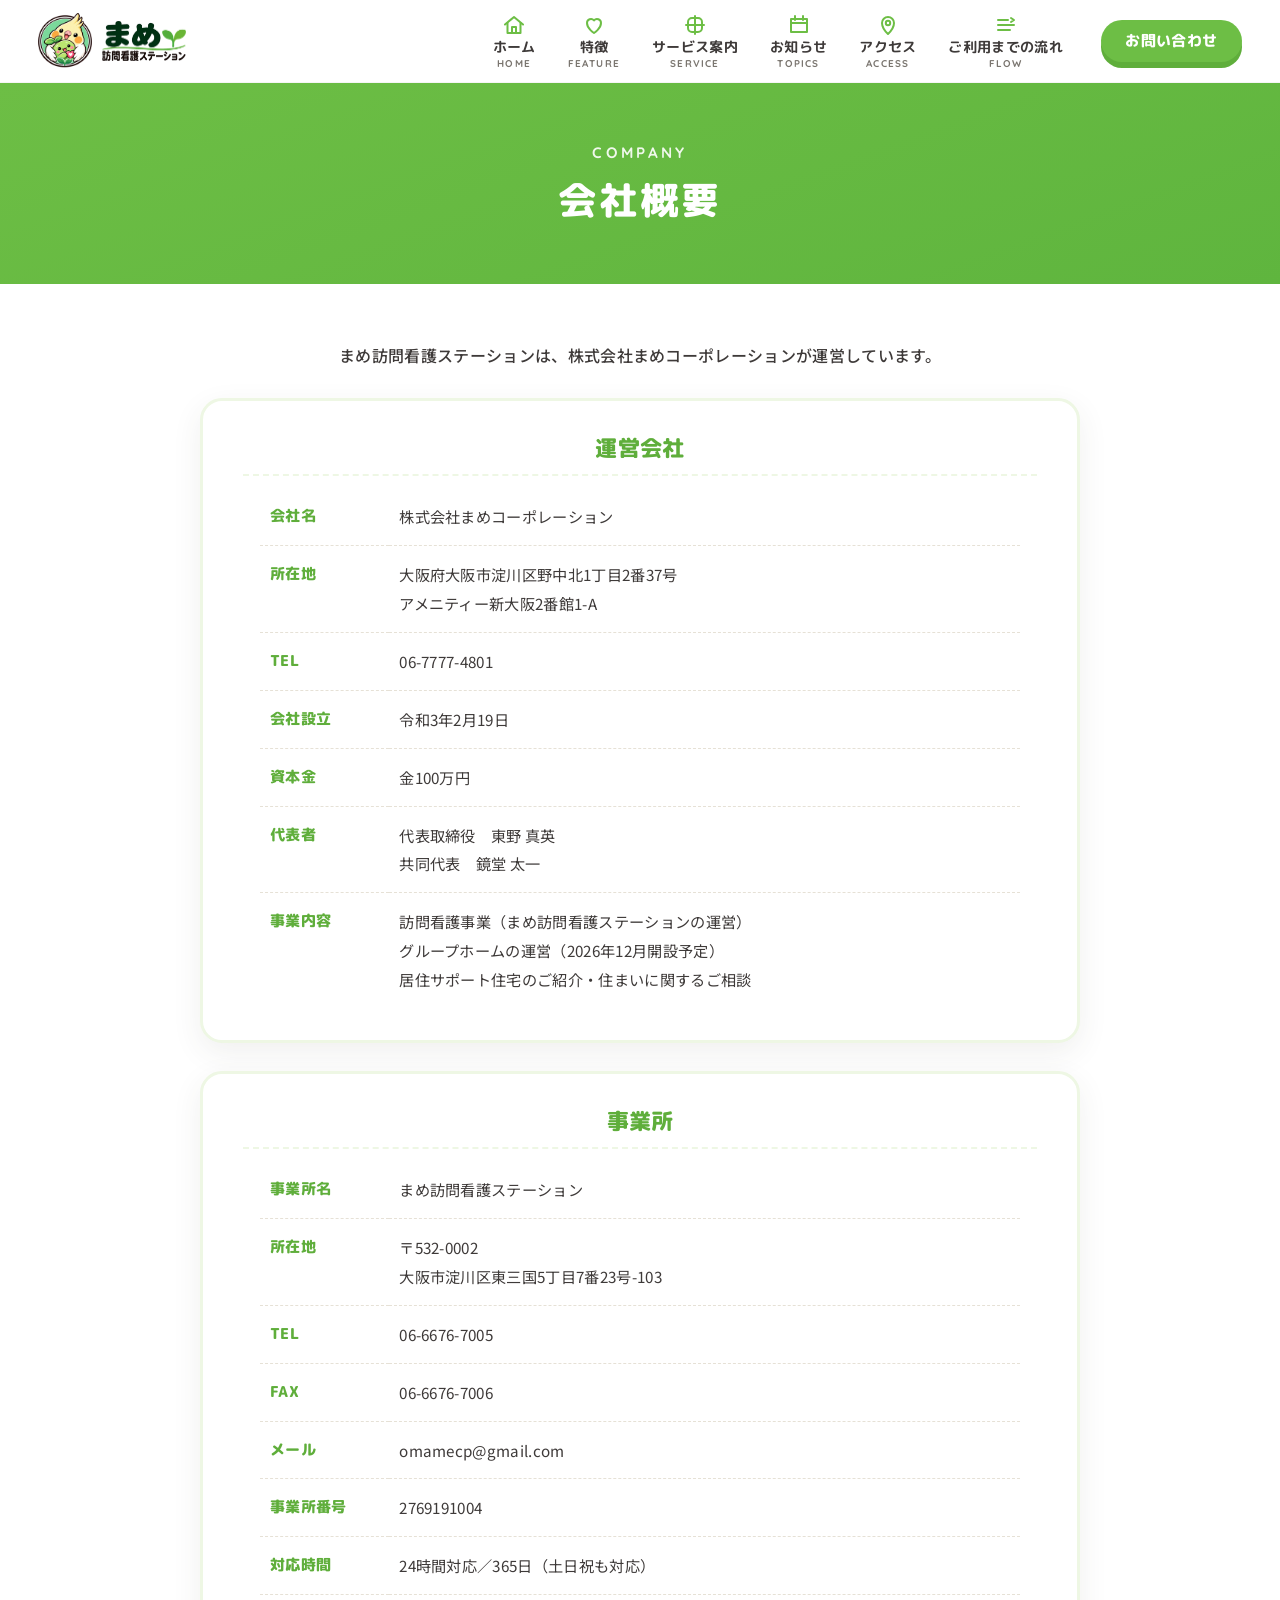
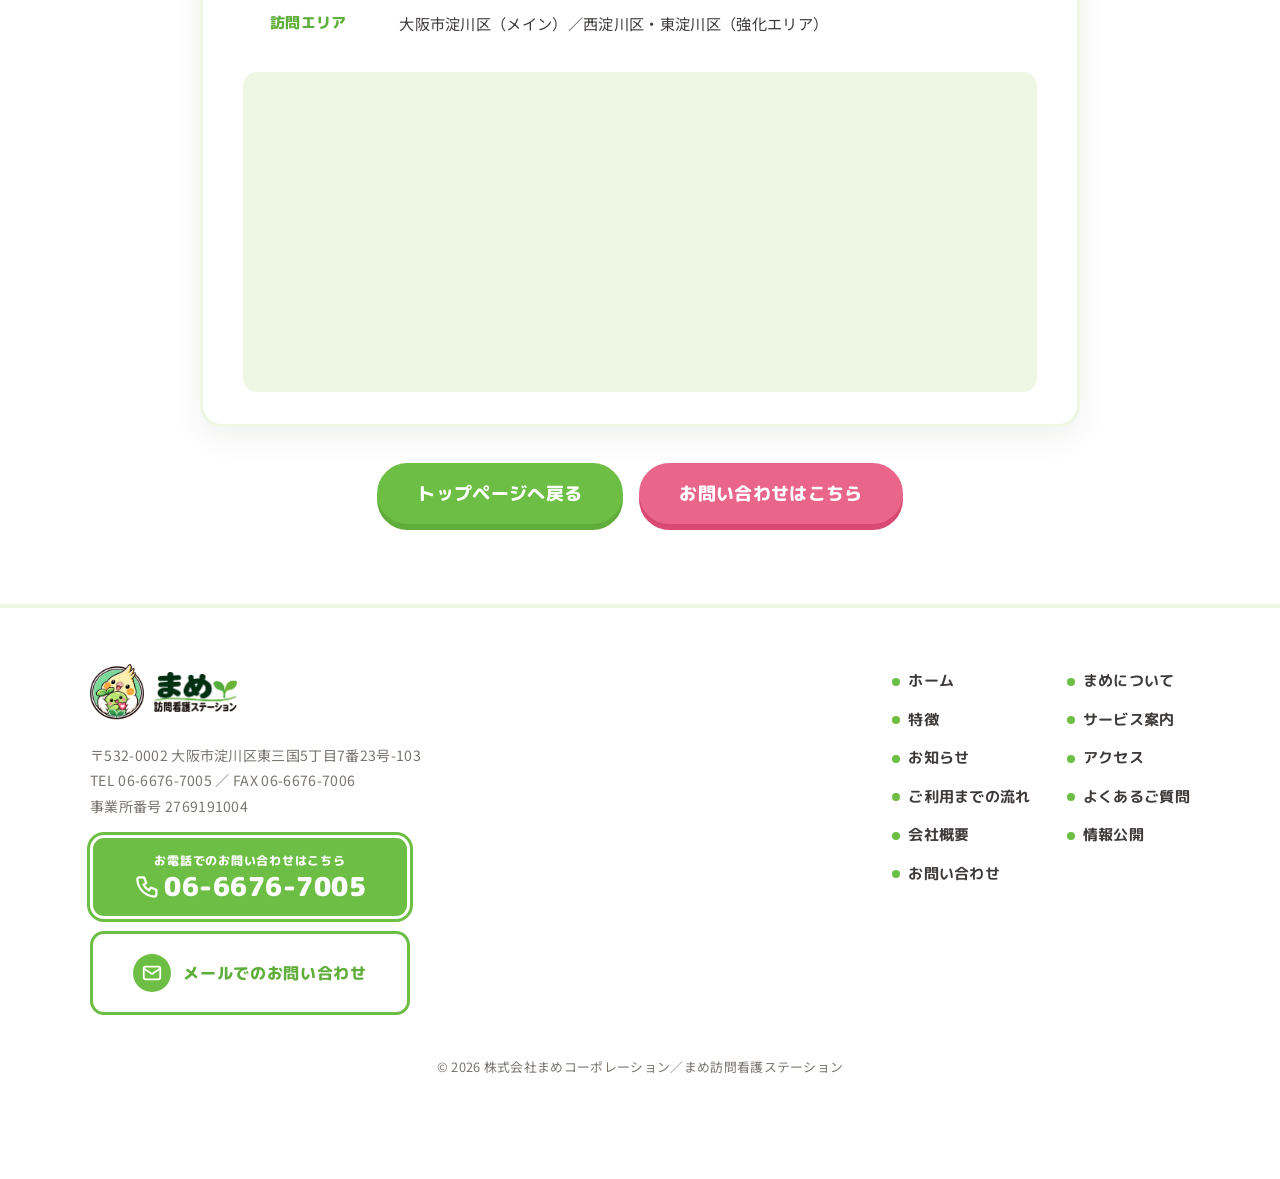
==== commit fc73b101: "Add files via upload" ====
--- a/company.html
+++ b/company.html
@@ -120,6 +120,7 @@
         <li><a href="index.html#flow">ご利用までの流れ</a></li>
         <li><a href="index.html#faq">よくあるご質問</a></li>
         <li><a href="company.html">会社概要</a></li>
+        <li><a href="disclosure.html">情報公開</a></li>
         <li><a href="contact.html">お問い合わせ</a></li>
       </ul>
     </nav>
--- a/assets/css/style.css
+++ b/assets/css/style.css
@@ -143,6 +143,7 @@
 }
 .intro-band > * { position: relative; z-index: 1; }
 
+
 /* ---------- 3 Badges ---------- */
 .badges { position: relative; z-index: 3; margin-top: 0; padding: 56px 0 20px; }
 .badges__list { display: grid; grid-template-columns: repeat(3, 1fr); gap: 28px; max-width: 860px; margin-inline: auto; }
@@ -200,6 +201,28 @@
 .about-card__body strong { color: var(--green-d); }
 .about-card__points { display: flex; flex-wrap: wrap; gap: 10px; margin-top: 22px; }
 .about-card__points li span { display: inline-block; background: var(--green-l); color: var(--green-d); font-family: var(--font-round); font-weight: 800; padding: .35em 1em; border-radius: 999px; font-size: .92rem; }
+
+
+/* ---------- 基本理念・名前の由来・目指す姿 ---------- */
+.philo { display: grid; grid-template-columns: 1fr 1.15fr; gap: 28px; margin-top: 28px; align-items: stretch; }
+.philo__col { display: grid; gap: 28px; align-content: start; }
+.philo-card { position: relative; background: #fff; border: 3px solid var(--green-l); border-radius: var(--radius); padding: 34px 36px; box-shadow: var(--shadow-s); }
+.philo-card--mint { background: var(--mint); }
+.philo-card--pink { background: #FFF6F8; border-color: var(--pink-l); }
+.philo-card__title { font-size: 1.3rem; color: var(--green-d); display: flex; flex-direction: column; margin-bottom: 14px; }
+.philo-card--pink .philo-card__title { color: var(--pink-d); }
+.philo-card__en { font-family: var(--font-en); font-weight: 700; font-size: .78rem; letter-spacing: .2em; color: var(--muted); margin-bottom: 2px; }
+.philo-card__quote { font-family: var(--font-round); font-weight: 900; font-size: clamp(1.15rem, 1.8vw, 1.45rem); color: var(--green-d); line-height: 1.5; margin-bottom: 12px; letter-spacing: .03em; }
+.philo-card__quote--pink { color: var(--pink); }
+.philo-card p + p { margin-top: 10px; }
+.philo-card p { font-size: .97rem; }
+.philo-card--name { padding-top: 40px; }
+.philo-card__chara { position: absolute; top: -26px; right: 22px; width: 84px; height: 84px; filter: drop-shadow(0 4px 6px rgba(62,58,57,.12)); }
+.philo-card__intro { font-family: var(--font-round); font-weight: 800; color: var(--text); }
+.philo-card__list { margin: 12px 0 14px; display: grid; gap: 8px; }
+.philo-card__list li { position: relative; padding: 8px 14px 8px 40px; background: var(--mint); border-radius: 12px; font-family: var(--font-round); font-weight: 700; font-size: .97rem; }
+.philo-card__list li::before { content: ""; position: absolute; left: 12px; top: 50%; width: 18px; height: 18px; border-radius: 50%; background: var(--green); transform: translateY(-50%); }
+.philo-card__list li::after { content: ""; position: absolute; left: 17px; top: calc(50% - 1px); width: 7px; height: 4px; border-left: 2.5px solid #fff; border-bottom: 2.5px solid #fff; transform: translateY(-50%) rotate(-45deg); }
 
 /* ---------- Feature ---------- */
 .feature-grid { display: grid; grid-template-columns: repeat(2, 1fr); gap: 28px; }
@@ -260,6 +283,12 @@
 /* ---------- Message ---------- */
 .message-card { max-width: 880px; margin-inline: auto; background: #fff; border-radius: var(--radius); padding: 44px 48px; border: 3px solid var(--pink-l); box-shadow: var(--shadow); }
 .message-card__title { text-align: center; font-size: 1.4rem; color: var(--pink); margin-bottom: 22px; }
+.message-card__grid { display: grid; grid-template-columns: 240px 1fr; gap: 36px; align-items: start; }
+.message-card__photo { margin: 0; text-align: center; }
+.message-card__photo img { width: 100%; aspect-ratio: 5 / 6; object-fit: cover; border-radius: 18px; border: 4px solid var(--pink-l); box-shadow: var(--shadow-s); background: var(--mint); }
+.message-card__photo figcaption { display: flex; flex-direction: column; margin-top: 12px; font-family: var(--font-round); line-height: 1.3; }
+.message-card__photo small { font-size: .8rem; color: var(--muted); font-weight: 700; }
+.message-card__photo strong { font-size: 1.15rem; color: var(--text); }
 .message-card__body p + p { margin-top: 14px; }
 .message-card__sign { text-align: right; margin-top: 24px !important; display: flex; flex-direction: column; align-items: flex-end; }
 .message-card__sign small { font-size: .85rem; color: var(--muted); }
@@ -419,8 +448,15 @@
   .about-card { grid-template-columns: 1fr; text-align: center; padding: 30px 24px; }
   .about-card__img { width: 220px; margin-inline: auto; }
   .about-card__points { justify-content: center; }
+  .philo { grid-template-columns: 1fr; gap: 20px; }
+  .philo__col { gap: 20px; }
+  .philo-card { padding: 28px 22px; }
+  .philo-card--name { padding-top: 36px; }
+  .philo-card__chara { width: 68px; height: 68px; top: -22px; right: 16px; }
   .section { padding: 64px 0; }
   .message-card { padding: 30px 24px; }
+  .message-card__grid { grid-template-columns: 1fr; gap: 20px; }
+  .message-card__photo { width: min(60%, 220px); margin-inline: auto; }
   .contact__chara { width: 130px; right: 0; bottom: -6px; }
 }
 @media (max-width: 600px) {
